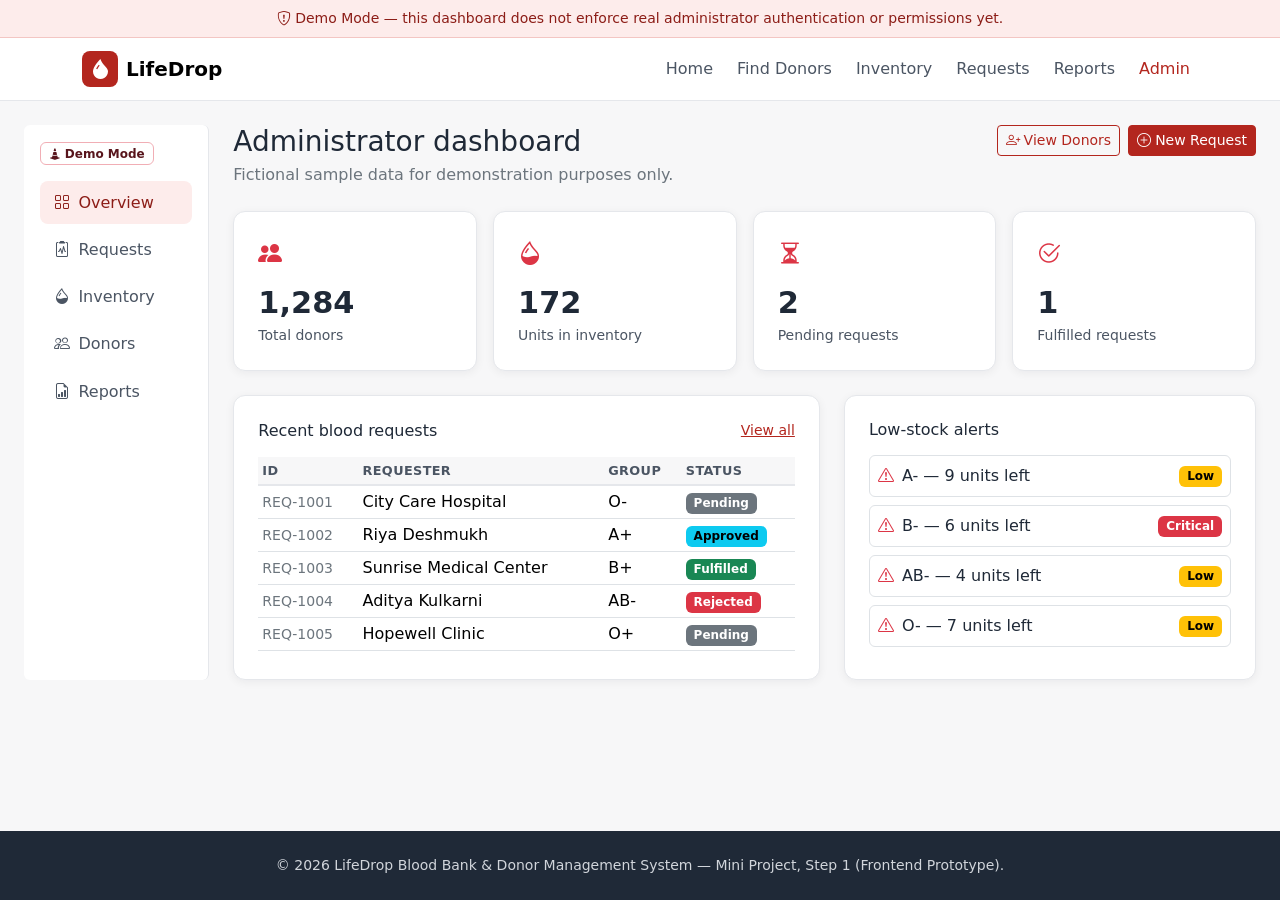
==== pages/admin.html @ 67a6ec3c "feat: build blood bank management frontend Step 1 of the roadmap: complete HTML/CSS/JS frontend prot" ====
<!DOCTYPE html>
<html lang="en">
<head>
  <meta charset="UTF-8" />
  <meta name="viewport" content="width=device-width, initial-scale=1.0" />
  <title>Admin Dashboard | LifeDrop</title>
  <link rel="stylesheet" href="https://cdn.jsdelivr.net/npm/bootstrap@5.3.3/dist/css/bootstrap.min.css">
  <link rel="stylesheet" href="https://cdn.jsdelivr.net/npm/bootstrap-icons@1.11.3/font/bootstrap-icons.css">
  <link rel="stylesheet" href="../assets/css/style.css">
</head>
<body>

  <div class="demo-banner no-print">
    <i class="bi bi-shield-exclamation"></i>
    Demo Mode — this dashboard does not enforce real administrator authentication or permissions yet.
  </div>

  <nav class="navbar navbar-expand-lg navbar-bb sticky-top no-print">
    <div class="container">
      <a class="navbar-brand d-flex align-items-center gap-2 fw-bold" href="../index.html">
        <span class="brand-mark"><i class="bi bi-droplet-fill"></i></span>
        LifeDrop
      </a>
      <button class="navbar-toggler" type="button" data-bs-toggle="collapse" data-bs-target="#mainNav" aria-controls="mainNav" aria-expanded="false" aria-label="Toggle navigation">
        <span class="navbar-toggler-icon"></span>
      </button>
      <div class="collapse navbar-collapse" id="mainNav">
        <ul class="navbar-nav ms-auto align-items-lg-center gap-lg-2">
          <li class="nav-item"><a class="nav-link" data-nav-link="index.html" href="../index.html">Home</a></li>
          <li class="nav-item"><a class="nav-link" data-nav-link="donors.html" href="donors.html">Find Donors</a></li>
          <li class="nav-item"><a class="nav-link" data-nav-link="inventory.html" href="inventory.html">Inventory</a></li>
          <li class="nav-item"><a class="nav-link" data-nav-link="requests.html" href="requests.html">Requests</a></li>
          <li class="nav-item"><a class="nav-link" data-nav-link="reports.html" href="reports.html">Reports</a></li>
          <li class="nav-item"><a class="nav-link active" data-nav-link="admin.html" href="admin.html">Admin</a></li>
        </ul>
      </div>
    </div>
  </nav>

  <main class="py-4">
    <div class="container-fluid px-3 px-lg-4">
      <div class="row g-4">
        <!-- Sidebar -->
        <div class="col-lg-2">
          <div class="bb-sidebar rounded p-3">
            <span class="badge text-bg-danger-subtle text-danger-emphasis border border-danger-subtle mb-3 d-inline-flex align-items-center gap-1">
              <i class="bi bi-cone-striped"></i> Demo Mode
            </span>
            <nav class="nav flex-column gap-1">
              <a class="nav-link active" href="#overview" data-bs-toggle="pill"><i class="bi bi-grid me-2"></i>Overview</a>
              <a class="nav-link" href="#requestsPanel" data-bs-toggle="pill"><i class="bi bi-clipboard2-pulse me-2"></i>Requests</a>
              <a class="nav-link" href="#inventoryPanel" data-bs-toggle="pill"><i class="bi bi-droplet-half me-2"></i>Inventory</a>
              <a class="nav-link" href="donors.html"><i class="bi bi-people me-2"></i>Donors</a>
              <a class="nav-link" href="reports.html"><i class="bi bi-file-earmark-bar-graph me-2"></i>Reports</a>
            </nav>
          </div>
        </div>

        <!-- Main panel -->
        <div class="col-lg-10">
          <div class="d-flex justify-content-between align-items-start flex-wrap gap-2 mb-4">
            <div>
              <h1 class="h3 mb-1">Administrator dashboard</h1>
              <p class="text-secondary mb-0">Fictional sample data for demonstration purposes only.</p>
            </div>
            <div class="d-flex gap-2 flex-wrap">
              <a href="donors.html" class="btn btn-bb-outline btn-sm"><i class="bi bi-person-plus me-1"></i>View Donors</a>
              <a href="requests.html" class="btn btn-bb-primary btn-sm"><i class="bi bi-plus-circle me-1"></i>New Request</a>
            </div>
          </div>

          <div class="tab-content">
            <div class="tab-pane fade show active" id="overview">
              <div class="row g-3 mb-4" id="adminStats"></div>

              <div class="row g-4">
                <div class="col-lg-7">
                  <div class="bb-card p-4 h-100">
                    <div class="d-flex justify-content-between align-items-center mb-3">
                      <h2 class="h6 mb-0">Recent blood requests</h2>
                      <a href="requests.html" class="small">View all</a>
                    </div>
                    <div class="table-responsive">
                      <table class="table table-bb table-sm mb-0">
                        <thead>
                          <tr><th>ID</th><th>Requester</th><th>Group</th><th>Status</th></tr>
                        </thead>
                        <tbody id="recentRequestsBody"></tbody>
                      </table>
                    </div>
                  </div>
                </div>
                <div class="col-lg-5">
                  <div class="bb-card p-4 h-100">
                    <h2 class="h6 mb-3">Low-stock alerts</h2>
                    <div id="lowStockAlerts"></div>
                  </div>
                </div>
              </div>
            </div>

            <div class="tab-pane fade" id="requestsPanel">
              <div class="bb-card p-4">
                <h2 class="h6 mb-3">All blood requests</h2>
                <div class="table-responsive">
                  <table class="table table-bb mb-0">
                    <thead><tr><th>ID</th><th>Requester</th><th>Group</th><th>Units</th><th>Urgency</th><th>Status</th></tr></thead>
                    <tbody id="allRequestsBody"></tbody>
                  </table>
                </div>
              </div>
            </div>

            <div class="tab-pane fade" id="inventoryPanel">
              <div class="bb-card p-4">
                <h2 class="h6 mb-3">Blood group inventory summary</h2>
                <div class="table-responsive">
                  <table class="table table-bb mb-0">
                    <thead><tr><th>Blood group</th><th>Units</th><th>Status</th></tr></thead>
                    <tbody id="adminInventoryBody"></tbody>
                  </table>
                </div>
              </div>
            </div>
          </div>
        </div>
      </div>
    </div>
  </main>

  <footer class="footer-bb py-4 no-print mt-5">
    <div class="container text-center small">
      &copy; 2026 LifeDrop Blood Bank &amp; Donor Management System &mdash; Mini Project, Step 1 (Frontend Prototype).
    </div>
  </footer>

  <script src="https://cdn.jsdelivr.net/npm/bootstrap@5.3.3/dist/js/bootstrap.bundle.min.js"></script>
  <script src="../assets/js/mock-data.js"></script>
  <script src="../assets/js/main.js"></script>
  <script>
    document.addEventListener("DOMContentLoaded", () => {
      const pendingCount = MOCK_REQUESTS.filter((r) => r.status === "Pending").length;
      const fulfilledCount = MOCK_REQUESTS.filter((r) => r.status === "Fulfilled").length;

      document.getElementById("adminStats").innerHTML = [
        { label: "Total donors", value: MOCK_STATS.registeredDonors.toLocaleString(), icon: "bi-people-fill" },
        { label: "Units in inventory", value: MOCK_STATS.availableUnits, icon: "bi-droplet-half" },
        { label: "Pending requests", value: pendingCount, icon: "bi-hourglass-split" },
        { label: "Fulfilled requests", value: fulfilledCount, icon: "bi-check2-circle" },
      ].map((s) => `
        <div class="col-6 col-xl-3">
          <div class="bb-card stat-card p-4 h-100">
            <i class="bi ${s.icon} text-danger fs-4 mb-2 d-block"></i>
            <div class="stat-value">${s.value}</div>
            <div class="stat-label">${s.label}</div>
          </div>
        </div>
      `).join("");

      document.getElementById("recentRequestsBody").innerHTML = MOCK_REQUESTS.slice(0, 5).map((r) => `
        <tr>
          <td class="small text-secondary">${r.id}</td>
          <td>${escapeHtml(r.requester)}</td>
          <td>${r.bloodGroup}</td>
          <td>${badgeHtml(r.status, getStatusVariant(r.status))}</td>
        </tr>
      `).join("");

      document.getElementById("allRequestsBody").innerHTML = MOCK_REQUESTS.map((r) => `
        <tr>
          <td class="small text-secondary">${r.id}</td>
          <td>${escapeHtml(r.requester)}</td>
          <td>${r.bloodGroup}</td>
          <td>${r.units}</td>
          <td>${badgeHtml(r.urgency, getUrgencyVariant(r.urgency))}</td>
          <td>${badgeHtml(r.status, getStatusVariant(r.status))}</td>
        </tr>
      `).join("");

      document.getElementById("adminInventoryBody").innerHTML = MOCK_INVENTORY.map((item) => {
        const stock = getStockStatus(item.units, item.capacity);
        return `
          <tr>
            <td class="fw-medium">${item.bloodGroup}</td>
            <td>${item.units} units</td>
            <td>${badgeHtml(stock.label, stock.variant)}</td>
          </tr>
        `;
      }).join("");

      const lowStock = MOCK_INVENTORY.filter((i) => getStockStatus(i.units, i.capacity).label !== "Available");
      const lowStockEl = document.getElementById("lowStockAlerts");
      lowStockEl.innerHTML = lowStock.length
        ? lowStock.map((i) => {
            const stock = getStockStatus(i.units, i.capacity);
            return `
              <div class="d-flex justify-content-between align-items-center border rounded p-2 mb-2">
                <span><i class="bi bi-exclamation-triangle text-danger me-2"></i>${i.bloodGroup} — ${i.units} units left</span>
                ${badgeHtml(stock.label, stock.variant)}
              </div>
            `;
          }).join("")
        : `<p class="text-secondary small mb-0">No low-stock alerts right now.</p>`;
    });
  </script>
</body>
</html>
---- assets/css/style.css ----
/* ==========================================================================
   Blood Bank & Donor Management System — shared styles
   ========================================================================== */

:root {
  --bb-red: #b3261e;
  --bb-red-dark: #8c1d17;
  --bb-red-light: #fdeceb;
  --bb-navy: #1f2937;
  --bb-navy-soft: #4b5563;
  --bb-bg: #f7f7f8;
  --bb-surface: #ffffff;
  --bb-border: #e5e7eb;
  --bb-radius: 0.75rem;
  --bb-shadow: 0 2px 10px rgba(17, 24, 39, 0.06);
  --bb-shadow-hover: 0 8px 24px rgba(17, 24, 39, 0.10);
}

* { scroll-behavior: smooth; }

body {
  font-family: "Segoe UI", Roboto, system-ui, -apple-system, sans-serif;
  background-color: var(--bb-bg);
  color: var(--bb-navy);
  min-height: 100vh;
  display: flex;
  flex-direction: column;
}

main { flex: 1 0 auto; }

a { color: var(--bb-red); }
a:hover { color: var(--bb-red-dark); }

:focus-visible {
  outline: 3px solid var(--bb-red);
  outline-offset: 2px;
}

/* ---------- Navbar ---------- */
.navbar-bb {
  background-color: var(--bb-surface);
  border-bottom: 1px solid var(--bb-border);
}

.brand-mark {
  display: inline-flex;
  align-items: center;
  justify-content: center;
  width: 2.25rem;
  height: 2.25rem;
  border-radius: 0.5rem;
  background-color: var(--bb-red);
  color: #fff;
  font-weight: 700;
}

.navbar-bb .nav-link {
  color: var(--bb-navy-soft);
  font-weight: 500;
}

.navbar-bb .nav-link.active,
.navbar-bb .nav-link:hover {
  color: var(--bb-red);
}

/* ---------- Demo-mode banner ---------- */
.demo-banner {
  background-color: var(--bb-red-light);
  border-bottom: 1px solid #f3c6c3;
  color: var(--bb-red-dark);
  font-size: 0.875rem;
  padding: 0.5rem 0;
  text-align: center;
}

/* ---------- Hero ---------- */
.hero {
  background: linear-gradient(180deg, #fff 0%, var(--bb-bg) 100%);
  border-bottom: 1px solid var(--bb-border);
}

.hero h1 { font-weight: 700; letter-spacing: -0.02em; }

/* ---------- Cards ---------- */
.bb-card {
  background-color: var(--bb-surface);
  border: 1px solid var(--bb-border);
  border-radius: var(--bb-radius);
  box-shadow: var(--bb-shadow);
  transition: box-shadow 0.15s ease, transform 0.15s ease;
}

.bb-card:hover { box-shadow: var(--bb-shadow-hover); }

.stat-card .stat-value {
  font-size: 1.9rem;
  font-weight: 700;
  color: var(--bb-navy);
}

.stat-card .stat-label {
  color: var(--bb-navy-soft);
  font-size: 0.875rem;
}

/* ---------- Blood group chips ---------- */
.bg-chip {
  display: flex;
  flex-direction: column;
  align-items: center;
  justify-content: center;
  gap: 0.25rem;
  background-color: var(--bb-surface);
  border: 1px solid var(--bb-border);
  border-radius: var(--bb-radius);
  padding: 1rem 0.5rem;
  text-align: center;
}

.bg-chip .bg-symbol {
  font-size: 1.5rem;
  font-weight: 700;
  color: var(--bb-red);
}

.bg-chip .bg-count {
  font-size: 0.8rem;
  color: var(--bb-navy-soft);
}

/* ---------- Buttons ---------- */
.btn-bb-primary {
  background-color: var(--bb-red);
  border-color: var(--bb-red);
  color: #fff;
}

.btn-bb-primary:hover {
  background-color: var(--bb-red-dark);
  border-color: var(--bb-red-dark);
  color: #fff;
}

.btn-bb-outline {
  border-color: var(--bb-red);
  color: var(--bb-red);
}

.btn-bb-outline:hover {
  background-color: var(--bb-red);
  color: #fff;
}

/* ---------- Forms ---------- */
.form-label { font-weight: 500; color: var(--bb-navy); }
.required-asterisk { color: var(--bb-red); }

.password-field { position: relative; }
.password-toggle {
  position: absolute;
  top: 0;
  right: 0;
  height: 100%;
  padding: 0 0.9rem;
  background: transparent;
  border: none;
  color: var(--bb-navy-soft);
}
.password-toggle:hover { color: var(--bb-red); }

/* ---------- Tables ---------- */
.table-bb thead th {
  background-color: var(--bb-bg);
  color: var(--bb-navy-soft);
  font-size: 0.8rem;
  text-transform: uppercase;
  letter-spacing: 0.03em;
  border-bottom: 2px solid var(--bb-border);
}

.table-bb td, .table-bb th { vertical-align: middle; }

/* ---------- Empty state ---------- */
.empty-state {
  padding: 3rem 1rem;
  text-align: center;
  color: var(--bb-navy-soft);
}
.empty-state .bi { font-size: 2.5rem; color: var(--bb-border); }

/* ---------- Sidebar (admin) ---------- */
.bb-sidebar {
  background-color: var(--bb-surface);
  border-right: 1px solid var(--bb-border);
  min-height: 100%;
}

.bb-sidebar .nav-link {
  color: var(--bb-navy-soft);
  border-radius: 0.5rem;
  padding: 0.6rem 0.9rem;
  font-weight: 500;
}

.bb-sidebar .nav-link.active {
  background-color: var(--bb-red-light);
  color: var(--bb-red-dark);
}

.bb-sidebar .nav-link:hover:not(.active) {
  background-color: var(--bb-bg);
}

/* ---------- Footer ---------- */
.footer-bb {
  background-color: var(--bb-navy);
  color: #d1d5db;
}
.footer-bb a { color: #e5e7eb; text-decoration: none; }
.footer-bb a:hover { color: #fff; text-decoration: underline; }

/* ---------- Utility ---------- */
.section-eyebrow {
  text-transform: uppercase;
  letter-spacing: 0.08em;
  font-size: 0.78rem;
  color: var(--bb-red);
  font-weight: 700;
}

@media print {
  .no-print { display: none !important; }
  body { background: #fff; }
}
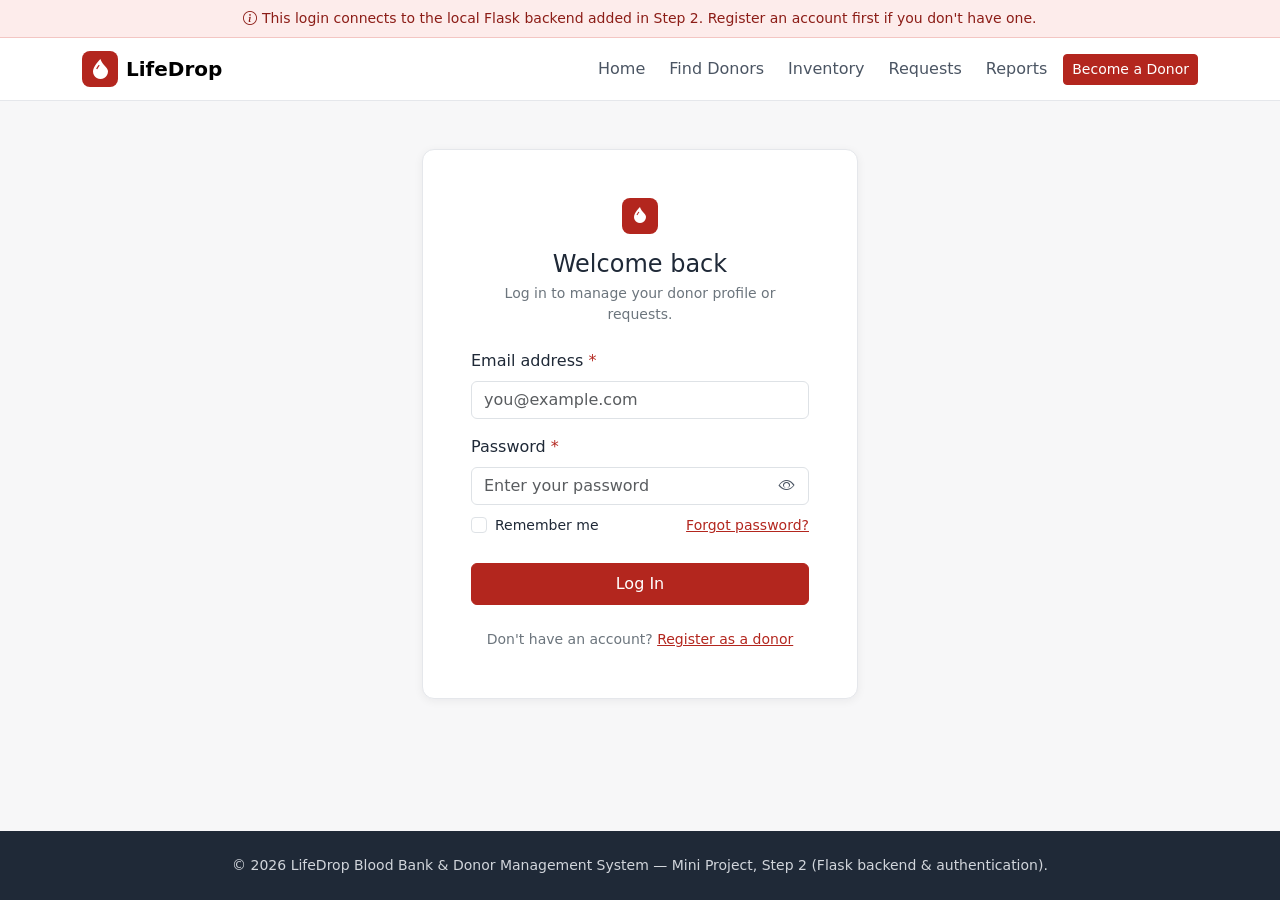
==== commit 5fbec798: "feat: add Flask backend, SQLite database, and authentication Step 2: adds a Flask backend with a per" ====
--- a/pages/admin.html
+++ b/pages/admin.html
@@ -8,11 +8,11 @@
   <link rel="stylesheet" href="https://cdn.jsdelivr.net/npm/bootstrap-icons@1.11.3/font/bootstrap-icons.css">
   <link rel="stylesheet" href="../assets/css/style.css">
 </head>
-<body>
+<body data-page="admin" data-pages-prefix="">
 
   <div class="demo-banner no-print">
     <i class="bi bi-shield-exclamation"></i>
-    Demo Mode — this dashboard does not enforce real administrator authentication or permissions yet.
+    Access to this page now requires a real administrator login (Step 2). Its content below is still fictional sample data — editing donors, inventory, and requests is not implemented yet.
   </div>
 
   <nav class="navbar navbar-expand-lg navbar-bb sticky-top no-print">
@@ -31,7 +31,8 @@
           <li class="nav-item"><a class="nav-link" data-nav-link="inventory.html" href="inventory.html">Inventory</a></li>
           <li class="nav-item"><a class="nav-link" data-nav-link="requests.html" href="requests.html">Requests</a></li>
           <li class="nav-item"><a class="nav-link" data-nav-link="reports.html" href="reports.html">Reports</a></li>
-          <li class="nav-item"><a class="nav-link active" data-nav-link="admin.html" href="admin.html">Admin</a></li>
+          <li class="nav-item" id="adminNavItem"><a class="nav-link active" data-nav-link="admin.html" href="admin.html">Admin</a></li>
+          <li class="nav-item d-flex align-items-center gap-2 flex-wrap" id="authNavArea"></li>
         </ul>
       </div>
     </div>
@@ -137,6 +138,7 @@
   <script src="https://cdn.jsdelivr.net/npm/bootstrap@5.3.3/dist/js/bootstrap.bundle.min.js"></script>
   <script src="../assets/js/mock-data.js"></script>
   <script src="../assets/js/main.js"></script>
+  <script src="../assets/js/auth.js"></script>
   <script>
     document.addEventListener("DOMContentLoaded", () => {
       const pendingCount = MOCK_REQUESTS.filter((r) => r.status === "Pending").length;
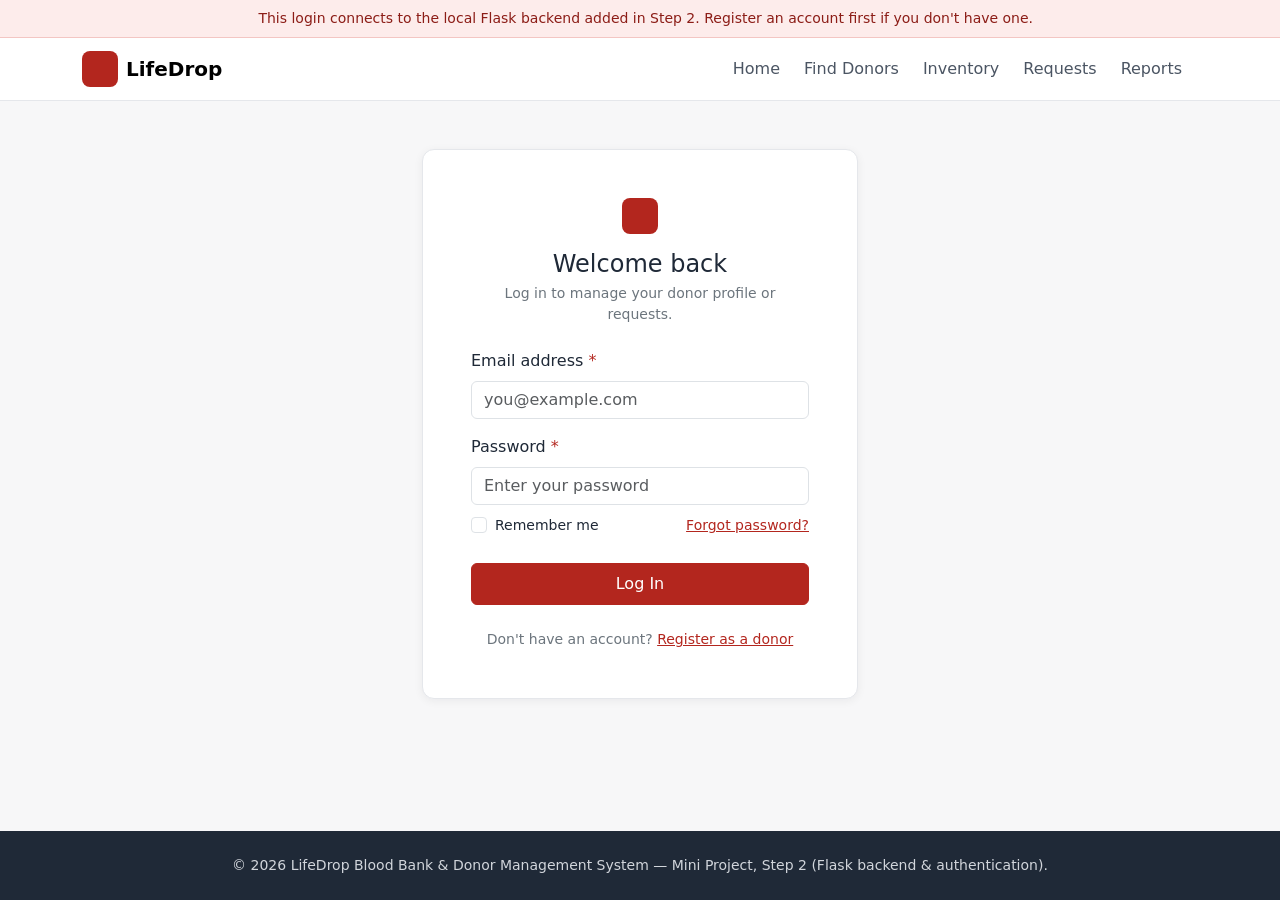
==== commit 325a7d3d: "feat: add donor management and blood inventory (Step 3) Replaces the donor directory and inventory p" ====
--- a/pages/admin.html
+++ b/pages/admin.html
@@ -131,7 +131,7 @@
 
   <footer class="footer-bb py-4 no-print mt-5">
     <div class="container text-center small">
-      &copy; 2026 LifeDrop Blood Bank &amp; Donor Management System &mdash; Mini Project, Step 1 (Frontend Prototype).
+      &copy; 2026 LifeDrop Blood Bank &amp; Donor Management System &mdash; Mini Project, Step 2 (Flask backend &amp; authentication).
     </div>
   </footer>
 
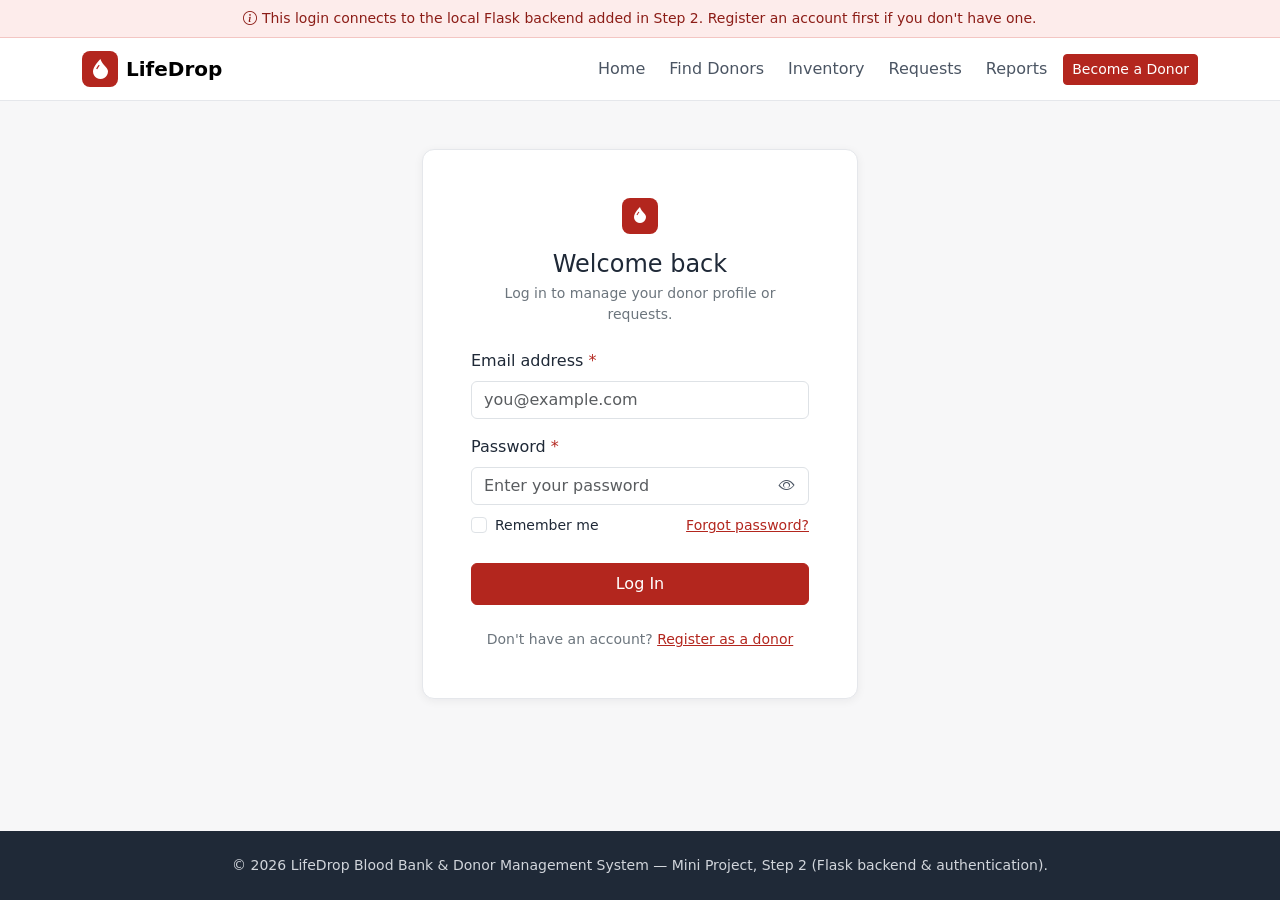
==== commit 3946d096: "feat: add blood request management, admin dashboard, and reports (Step 4) Blood requests (backend/re" ====
--- a/pages/admin.html
+++ b/pages/admin.html
@@ -12,7 +12,7 @@
 
   <div class="demo-banner no-print">
     <i class="bi bi-shield-exclamation"></i>
-    Access to this page now requires a real administrator login (Step 2). Its content below is still fictional sample data — editing donors, inventory, and requests is not implemented yet.
+    This dashboard shows real database-backed figures (Step 4): donors, inventory, and blood requests. Manage requests on the <a href="requests.html">Requests</a> page and inventory batches on the <a href="inventory.html">Inventory</a> page.
   </div>
 
   <nav class="navbar navbar-expand-lg navbar-bb sticky-top no-print">
@@ -44,8 +44,8 @@
         <!-- Sidebar -->
         <div class="col-lg-2">
           <div class="bb-sidebar rounded p-3">
-            <span class="badge text-bg-danger-subtle text-danger-emphasis border border-danger-subtle mb-3 d-inline-flex align-items-center gap-1">
-              <i class="bi bi-cone-striped"></i> Demo Mode
+            <span class="badge text-bg-success-subtle text-success-emphasis border border-success-subtle mb-3 d-inline-flex align-items-center gap-1">
+              <i class="bi bi-database-check"></i> Live Data
             </span>
             <nav class="nav flex-column gap-1">
               <a class="nav-link active" href="#overview" data-bs-toggle="pill"><i class="bi bi-grid me-2"></i>Overview</a>
@@ -62,7 +62,7 @@
           <div class="d-flex justify-content-between align-items-start flex-wrap gap-2 mb-4">
             <div>
               <h1 class="h3 mb-1">Administrator dashboard</h1>
-              <p class="text-secondary mb-0">Fictional sample data for demonstration purposes only.</p>
+              <p class="text-secondary mb-0">Live figures from the database. Seed records are fictional demonstration data.</p>
             </div>
             <div class="d-flex gap-2 flex-wrap">
               <a href="donors.html" class="btn btn-bb-outline btn-sm"><i class="bi bi-person-plus me-1"></i>View Donors</a>
@@ -88,6 +88,9 @@
                         </thead>
                         <tbody id="recentRequestsBody"></tbody>
                       </table>
+                    </div>
+                    <div class="empty-state d-none py-3" id="recentRequestsEmpty">
+                      <p class="mb-0 text-secondary small">No requests yet.</p>
                     </div>
                   </div>
                 </div>
@@ -131,7 +134,7 @@
 
   <footer class="footer-bb py-4 no-print mt-5">
     <div class="container text-center small">
-      &copy; 2026 LifeDrop Blood Bank &amp; Donor Management System &mdash; Mini Project, Step 2 (Flask backend &amp; authentication).
+      &copy; 2026 LifeDrop Blood Bank &amp; Donor Management System &mdash; Mini Project, Step 4 (Blood Requests, Dashboard &amp; Reports).
     </div>
   </footer>
 
@@ -139,71 +142,6 @@
   <script src="../assets/js/mock-data.js"></script>
   <script src="../assets/js/main.js"></script>
   <script src="../assets/js/auth.js"></script>
-  <script>
-    document.addEventListener("DOMContentLoaded", () => {
-      const pendingCount = MOCK_REQUESTS.filter((r) => r.status === "Pending").length;
-      const fulfilledCount = MOCK_REQUESTS.filter((r) => r.status === "Fulfilled").length;
-
-      document.getElementById("adminStats").innerHTML = [
-        { label: "Total donors", value: MOCK_STATS.registeredDonors.toLocaleString(), icon: "bi-people-fill" },
-        { label: "Units in inventory", value: MOCK_STATS.availableUnits, icon: "bi-droplet-half" },
-        { label: "Pending requests", value: pendingCount, icon: "bi-hourglass-split" },
-        { label: "Fulfilled requests", value: fulfilledCount, icon: "bi-check2-circle" },
-      ].map((s) => `
-        <div class="col-6 col-xl-3">
-          <div class="bb-card stat-card p-4 h-100">
-            <i class="bi ${s.icon} text-danger fs-4 mb-2 d-block"></i>
-            <div class="stat-value">${s.value}</div>
-            <div class="stat-label">${s.label}</div>
-          </div>
-        </div>
-      `).join("");
-
-      document.getElementById("recentRequestsBody").innerHTML = MOCK_REQUESTS.slice(0, 5).map((r) => `
-        <tr>
-          <td class="small text-secondary">${r.id}</td>
-          <td>${escapeHtml(r.requester)}</td>
-          <td>${r.bloodGroup}</td>
-          <td>${badgeHtml(r.status, getStatusVariant(r.status))}</td>
-        </tr>
-      `).join("");
-
-      document.getElementById("allRequestsBody").innerHTML = MOCK_REQUESTS.map((r) => `
-        <tr>
-          <td class="small text-secondary">${r.id}</td>
-          <td>${escapeHtml(r.requester)}</td>
-          <td>${r.bloodGroup}</td>
-          <td>${r.units}</td>
-          <td>${badgeHtml(r.urgency, getUrgencyVariant(r.urgency))}</td>
-          <td>${badgeHtml(r.status, getStatusVariant(r.status))}</td>
-        </tr>
-      `).join("");
-
-      document.getElementById("adminInventoryBody").innerHTML = MOCK_INVENTORY.map((item) => {
-        const stock = getStockStatus(item.units, item.capacity);
-        return `
-          <tr>
-            <td class="fw-medium">${item.bloodGroup}</td>
-            <td>${item.units} units</td>
-            <td>${badgeHtml(stock.label, stock.variant)}</td>
-          </tr>
-        `;
-      }).join("");
-
-      const lowStock = MOCK_INVENTORY.filter((i) => getStockStatus(i.units, i.capacity).label !== "Available");
-      const lowStockEl = document.getElementById("lowStockAlerts");
-      lowStockEl.innerHTML = lowStock.length
-        ? lowStock.map((i) => {
-            const stock = getStockStatus(i.units, i.capacity);
-            return `
-              <div class="d-flex justify-content-between align-items-center border rounded p-2 mb-2">
-                <span><i class="bi bi-exclamation-triangle text-danger me-2"></i>${i.bloodGroup} — ${i.units} units left</span>
-                ${badgeHtml(stock.label, stock.variant)}
-              </div>
-            `;
-          }).join("")
-        : `<p class="text-secondary small mb-0">No low-stock alerts right now.</p>`;
-    });
-  </script>
+  <script src="../assets/js/admin-dashboard.js"></script>
 </body>
 </html>
